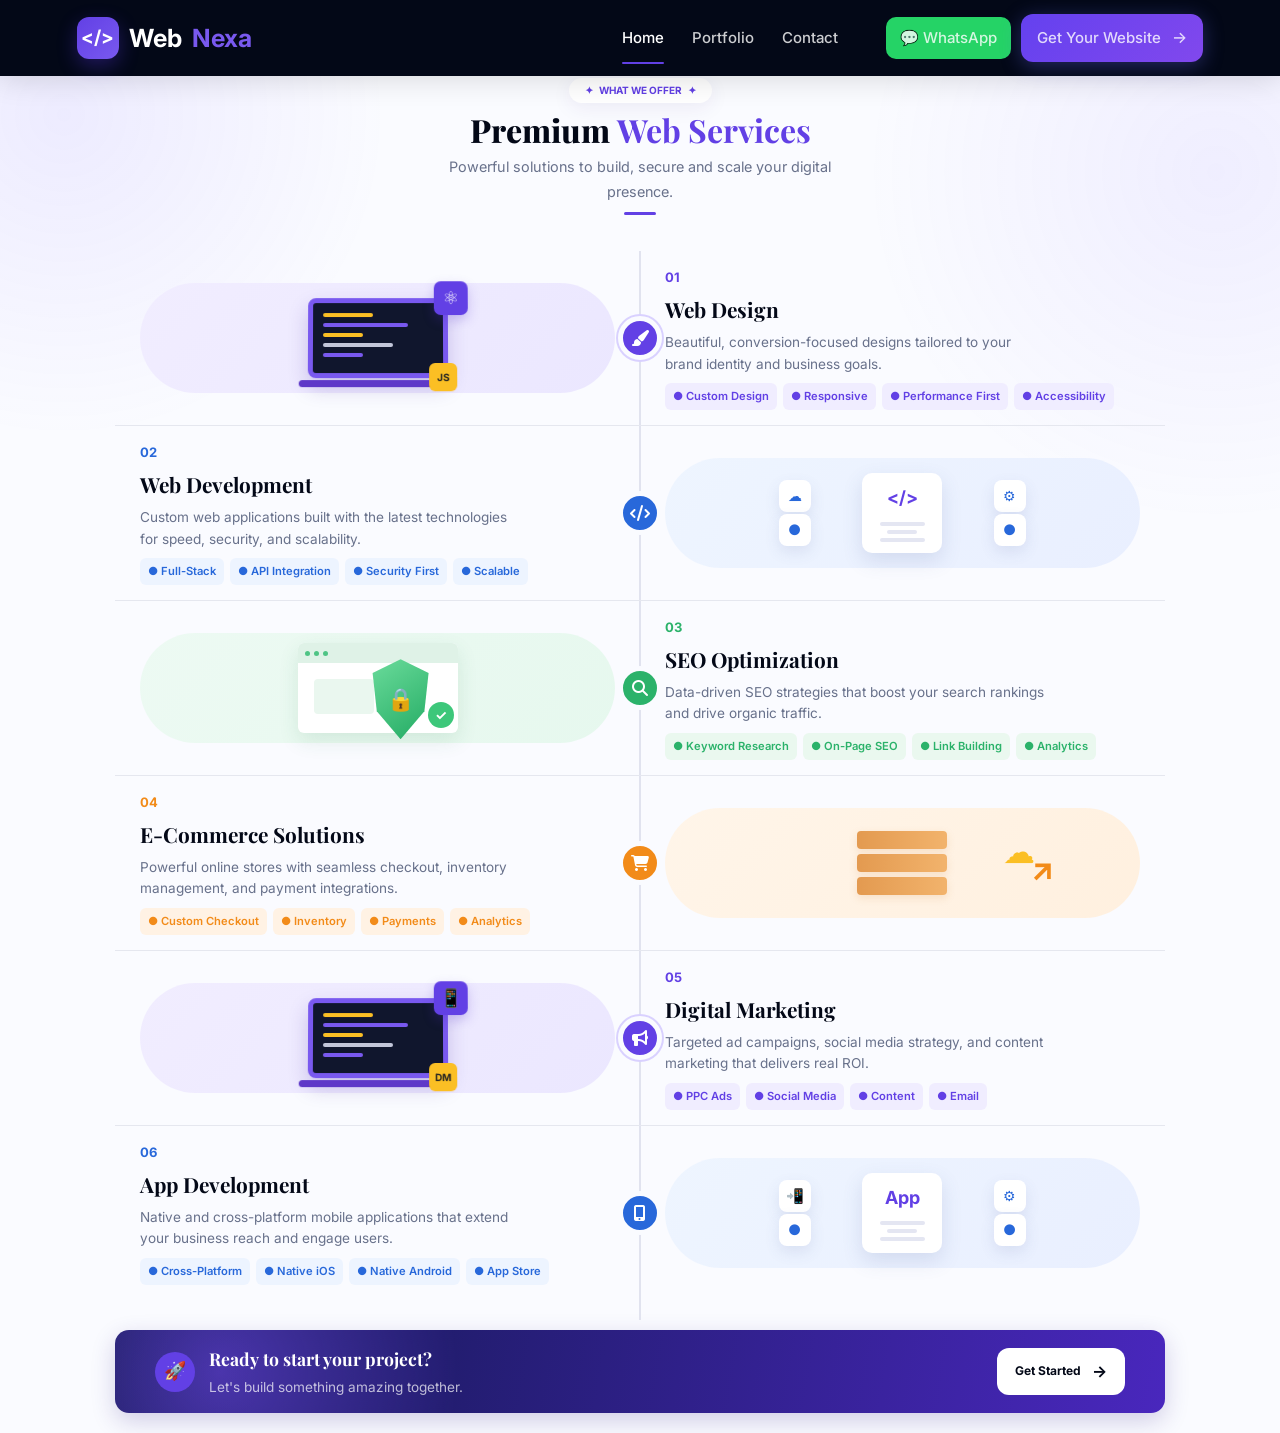
==== index.html @ 361fc999 "Add pricing page and resolve conflicts" ====
<!DOCTYPE html>
<html lang="en">
<head>
    <meta charset="UTF-8">
    <meta name="viewport" content="width=device-width, initial-scale=1.0">
    <title>WebNexa — Premium Web Design & Digital Services</title>
    <link rel="stylesheet" href="css/home.css">
    <link rel="preconnect" href="https://fonts.googleapis.com">
    <link rel="preconnect" href="https://fonts.gstatic.com" crossorigin>
    <link href="https://fonts.googleapis.com/css2?family=Playfair+Display:wght@400;500;600;700;800;900&family=Inter:wght@300;400;500;600;700&display=swap" rel="stylesheet">
    <link rel="stylesheet" href="https://cdnjs.cloudflare.com/ajax/libs/font-awesome/6.5.1/css/all.min.css">
</head>
<body>

<!-- ================= NAVBAR ================= -->
<header class="navbar">
    <a href="index.html" class="logo" aria-label="WebNexa Home">
        <div class="logo-icon">&lt;/&gt;</div>
        <span class="logo-white">Web</span><span class="logo-purple">Nexa</span>
    </a>

    <button class="mobile-toggle" id="mobileToggle" aria-label="Toggle menu" aria-expanded="false">
        <span></span>
        <span></span>
        <span></span>
    </button>

    <nav aria-label="Main navigation" id="mainNav">
        <a href="#home" class="active">Home</a>
        <a href="portfolio.html">Portfolio</a>
        <a href="#contact">Contact</a>
        
        <div class="nav-actions">
            <a href="https://wa.me/923008932525" class="whatsapp-btn" target="_blank" rel="noopener noreferrer">💬 WhatsApp</a>
            <a href="requirements.html" class="talk-btn">Get Your Website <span>→</span></a>
        </div>
    </nav>
</header>

<div class="mobile-bottom-bar">
    <a href="https://wa.me/923008932525" class="mobile-bar-btn whatsapp" target="_blank" rel="noopener noreferrer">💬 WhatsApp</a>
    <a href="requirements.html" class="mobile-bar-btn get-started">Get Started <span>→</span></a>
</div>

<!-- ================= HOME ================= -->
<main class="home" id="home">

    <!-- ================= HERO ================= -->
    <section class="hero-title">
        <div class="offer">
            <span>✦</span> WHAT WE OFFER <span>✦</span>
        </div>
        <h1>
            Premium <strong>Web Services</strong>
        </h1>
        <p>
            Powerful solutions to build, secure and scale your digital presence.
        </p>
        <div class="heading-line"></div>
    </section>

    <!-- ================= SERVICES TIMELINE ================= -->
    <section class="timeline" id="services">

        <!-- ===== 01 ===== -->
        <div class="service-row">
            <div class="visual purple-visual">
                <div class="laptop">
                    <div class="screen">
                        <div class="line yellow"></div>
                        <div class="line purple-line"></div>
                        <div class="line yellow small"></div>
                        <div class="line white-line"></div>
                        <div class="line purple-line small"></div>
                    </div>
                    <div class="laptop-base"></div>
                    <div class="react-icon">⚛</div>
                    <div class="js-icon">JS</div>
                </div>
            </div>
            <div class="service-text">
                <span class="number purple">01</span>
                <h2>Web Design</h2>
                <p>Beautiful, conversion-focused designs tailored to your brand identity and business goals.</p>
                <div class="tags">
                    <span>● Custom Design</span>
                    <span>● Responsive</span>
                    <span>● Performance First</span>
                    <span>● Accessibility</span>
                </div>
            </div>
            <div class="timeline-icon purple-icon"><i class="fas fa-paint-brush"></i></div>
        </div>

        <!-- ===== 02 ===== -->
        <div class="service-row reverse">
            <div class="service-text">
                <span class="number blue">02</span>
                <h2>Web Development</h2>
                <p>Custom web applications built with the latest technologies for speed, security, and scalability.</p>
                <div class="tags blue-tags">
                    <span>● Full-Stack</span>
                    <span>● API Integration</span>
                    <span>● Security First</span>
                    <span>● Scalable</span>
                </div>
            </div>
            <div class="visual blue-visual">
                <div class="api-card">
                    <div class="api-title">&lt;/&gt;</div>
                    <div class="api-line"></div>
                    <div class="api-line short"></div>
                    <div class="api-line"></div>
                </div>
                <div class="api-cloud cloud-one">☁</div>
                <div class="api-cloud cloud-two">●</div>
                <div class="api-cloud cloud-three">⚙</div>
                <div class="api-cloud cloud-four">●</div>
            </div>
            <div class="timeline-icon blue-icon"><i class="fas fa-code"></i></div>
        </div>

        <!-- ===== 03 ===== -->
        <div class="service-row">
            <div class="visual green-visual">
                <div class="security-window">
                    <div class="window-top">
                        <i></i>
                        <i></i>
                        <i></i>
                    </div>
                    <div class="window-content"></div>
                    <div class="shield">
                        <span>🔒</span>
                    </div>
                    <div class="check">✓</div>
                </div>
            </div>
            <div class="service-text">
                <span class="number green">03</span>
                <h2>SEO Optimization</h2>
                <p>Data-driven SEO strategies that boost your search rankings and drive organic traffic.</p>
                <div class="tags green-tags">
                    <span>● Keyword Research</span>
                    <span>● On-Page SEO</span>
                    <span>● Link Building</span>
                    <span>● Analytics</span>
                </div>
            </div>
            <div class="timeline-icon green-icon"><i class="fas fa-search"></i></div>
        </div>

        <!-- ===== 04 ===== -->
        <div class="service-row reverse">
            <div class="service-text">
                <span class="number orange">04</span>
                <h2>E-Commerce Solutions</h2>
                <p>Powerful online stores with seamless checkout, inventory management, and payment integrations.</p>
                <div class="tags orange-tags">
                    <span>● Custom Checkout</span>
                    <span>● Inventory</span>
                    <span>● Payments</span>
                    <span>● Analytics</span>
                </div>
            </div>
            <div class="visual orange-visual">
                <div class="server-box">
                    <div class="server"></div>
                    <div class="server"></div>
                    <div class="server"></div>
                </div>
                <div class="growth-arrow">↗</div>
                <div class="cloud">☁</div>
            </div>
            <div class="timeline-icon orange-icon"><i class="fas fa-shopping-cart"></i></div>
        </div>

        <!-- ===== 05 ===== -->
        <div class="service-row">
            <div class="visual purple-visual">
                <div class="laptop">
                    <div class="screen">
                        <div class="line yellow"></div>
                        <div class="line purple-line"></div>
                        <div class="line yellow small"></div>
                        <div class="line white-line"></div>
                        <div class="line purple-line small"></div>
                    </div>
                    <div class="laptop-base"></div>
                    <div class="react-icon">📱</div>
                    <div class="js-icon">DM</div>
                </div>
            </div>
            <div class="service-text">
                <span class="number purple">05</span>
                <h2>Digital Marketing</h2>
                <p>Targeted ad campaigns, social media strategy, and content marketing that delivers real ROI.</p>
                <div class="tags">
                    <span>● PPC Ads</span>
                    <span>● Social Media</span>
                    <span>● Content</span>
                    <span>● Email</span>
                </div>
            </div>
            <div class="timeline-icon purple-icon"><i class="fas fa-bullhorn"></i></div>
        </div>

        <!-- ===== 06 ===== -->
        <div class="service-row reverse">
            <div class="service-text">
                <span class="number blue">06</span>
                <h2>App Development</h2>
                <p>Native and cross-platform mobile applications that extend your business reach and engage users.</p>
                <div class="tags blue-tags">
                    <span>● Cross-Platform</span>
                    <span>● Native iOS</span>
                    <span>● Native Android</span>
                    <span>● App Store</span>
                </div>
            </div>
            <div class="visual blue-visual">
                <div class="api-card">
                    <div class="api-title">App</div>
                    <div class="api-line"></div>
                    <div class="api-line short"></div>
                    <div class="api-line"></div>
                </div>
                <div class="api-cloud cloud-one">📲</div>
                <div class="api-cloud cloud-two">●</div>
                <div class="api-cloud cloud-three">⚙</div>
                <div class="api-cloud cloud-four">●</div>
            </div>
            <div class="timeline-icon blue-icon"><i class="fas fa-mobile-alt"></i></div>
        </div>

    </section>

    <!-- ================= CTA ================= -->
    <section class="cta">
        <div class="cta-left">
            <div class="rocket">🚀</div>
            <div>
                <h3>Ready to start your project?</h3>
                <p>Let's build something amazing together.</p>
            </div>
        </div>
        <a href="requirements.html" class="talk-btn">
            Get Started <span>→</span>
        </a>
    </section>

</main>

<script>
    const mobileToggle = document.getElementById('mobileToggle');
    const mainNav = document.getElementById('mainNav');
    
    if (mobileToggle && mainNav) {
        mobileToggle.addEventListener('click', function() {
            const isOpen = mainNav.classList.toggle('open');
            mobileToggle.classList.toggle('active');
            mobileToggle.setAttribute('aria-expanded', String(isOpen));
            document.body.classList.toggle('menu-open', isOpen);
        });
        
        mainNav.querySelectorAll('a').forEach(function(link) {
            link.addEventListener('click', function() {
                mainNav.classList.remove('open');
                mobileToggle.classList.remove('active');
                mobileToggle.setAttribute('aria-expanded', 'false');
                document.body.classList.remove('menu-open');
            });
        });
        
        document.addEventListener('keydown', function(e) {
            if (e.key === 'Escape' && mainNav.classList.contains('open')) {
                mainNav.classList.remove('open');
                mobileToggle.classList.remove('active');
                mobileToggle.setAttribute('aria-expanded', 'false');
                document.body.classList.remove('menu-open');
            }
        });
    }
</script>

</body>
</html>
---- css/home.css ----
/* ================= RESET ================= */
* {
    margin: 0;
    padding: 0;
    box-sizing: border-box;
}

:root {
    --primary: #030817;
    --primary-light: #0f2847;
    --purple: #6240e5;
    --purple-light: #7959ef;
    --blue: #2868da;
    --blue-light: #48cae4;
    --green: #2bb26a;
    --green-light: #34d399;
    --orange: #f28b19;
    --orange-light: #fbbf24;
    --white: #ffffff;
    --off-white: #f8f9fa;
    --text: #10172d;
    --text-light: #68718b;
    --text-muted: #adb5bd;
    --bg: #f9faff;
    --card-bg: rgba(255, 255, 255, 0.85);
    --shadow: 0 8px 32px rgba(0, 0, 0, 0.08);
    --shadow-lg: 0 20px 60px rgba(0, 0, 0, 0.12);
    --radius: 16px;
    --radius-sm: 10px;
    --transition: all 0.3s cubic-bezier(0.4, 0, 0.2, 1);
    --font-heading: 'Playfair Display', Georgia, serif;
    --font-body: 'Inter', -apple-system, BlinkMacSystemFont, sans-serif;
}

html {
    scroll-behavior: smooth;
    scroll-padding-top: 76px;
}

body {
    font-family: var(--font-body);
    color: var(--text);
    background: var(--bg);
    line-height: 1.7;
    overflow-x: hidden;
    -webkit-font-smoothing: antialiased;
}

/* ================= NAVBAR ================= */
.navbar {
    position: fixed;
    top: 0;
    left: 0;
    right: 0;
    z-index: 1000;
    height: 76px;
    background: var(--primary);
    display: flex;
    align-items: center;
    justify-content: space-between;
    padding: 0 6%;
    box-shadow: 0 2px 30px rgba(0, 0, 0, 0.15);
}

.logo {
    display: flex;
    align-items: center;
    font-size: 25px;
    font-weight: 700;
    color: var(--white);
    text-decoration: none;
    gap: 10px;
}

.logo-icon {
    width: 42px;
    height: 42px;
    border-radius: 12px;
    display: flex;
    align-items: center;
    justify-content: center;
    color: var(--white);
    font-size: 19px;
    font-weight: 700;
    background: linear-gradient(135deg, var(--purple), var(--purple-light));
    box-shadow: 0 7px 20px rgba(100, 60, 255, 0.3);
}

.logo-white {
    color: var(--white);
}

.logo-purple {
    color: var(--purple-light);
}

.navbar nav {
    display: flex;
    align-items: center;
    gap: 28px;
    height: 100%;
}

.navbar nav a {
    position: relative;
    height: 100%;
    display: flex;
    align-items: center;
    color: rgba(255, 255, 255, 0.8);
    text-decoration: none;
    font-size: 15px;
    font-weight: 500;
    transition: var(--transition);
}

.navbar nav a:hover,
.navbar nav a.active {
    color: var(--white);
}

.navbar nav a.active::after {
    content: '';
    position: absolute;
    bottom: 12px;
    left: 0;
    width: 100%;
    height: 2px;
    background: var(--purple);
    border-radius: 2px;
}

.talk-btn {
    display: inline-flex;
    align-items: center;
    gap: 6px;
    border: none;
    padding: 10px 16px;
    border-radius: 12px;
    color: var(--white);
    background: linear-gradient(135deg, #6441ef, #8148ed);
    font-size: 13px;
    font-weight: 600;
    cursor: pointer;
    text-decoration: none;
    transition: var(--transition);
    box-shadow: 0 4px 20px rgba(99, 102, 241, 0.35);
}

.talk-btn:hover {
    transform: translateY(-2px);
    box-shadow: 0 8px 30px rgba(99, 102, 241, 0.5);
}

.talk-btn span {
    font-size: 16px;
    margin-left: 5px;
}

.mobile-toggle {
    display: none;
    flex-direction: column;
    justify-content: center;
    gap: 5px;
    width: 30px;
    height: 30px;
    background: none;
    border: none;
    cursor: pointer;
    padding: 0;
    z-index: 1001;
}

.mobile-toggle span {
    display: block;
    width: 100%;
    height: 2px;
    background: var(--white);
    border-radius: 2px;
    transition: var(--transition);
}

.mobile-toggle.active span:nth-child(1) {
    transform: rotate(45deg) translate(5px, 5px);
}

.mobile-toggle.active span:nth-child(2) {
    opacity: 0;
}

.mobile-toggle.active span:nth-child(3) {
    transform: rotate(-45deg) translate(5px, -5px);
}

.nav-actions {
    display: flex;
    align-items: center;
    gap: 10px;
    margin-left: 20px;
}

.whatsapp-btn {
    display: inline-flex;
    align-items: center;
    gap: 5px;
    padding: 8px 14px;
    border-radius: 10px;
    color: var(--white);
    background: #25D366;
    font-size: 13px;
    font-weight: 600;
    text-decoration: none;
    transition: var(--transition);
}

.whatsapp-btn:hover {
    background: #1ebc57;
    transform: translateY(-2px);
}

/* ================= HOME / HERO ================= */
.home {
    min-height: calc(100vh - 76px);
    padding: 15px 9% 20px;
    background:
        radial-gradient(circle at 5% 8%, rgba(110, 80, 255, .09), transparent 18%),
        radial-gradient(circle at 95% 12%, rgba(120, 90, 255, .08), transparent 20%),
        #fafbff;
}

/* ================= HERO TITLE ================= */
.hero-title {
    text-align: center;
    margin-bottom: 16px;
    padding: 60px 0 20px;
}

.offer {
    display: inline-block;
    padding: 4px 12px;
    border-radius: 20px;
    background: var(--white);
    color: var(--purple);
    font-size: 10px;
    font-weight: bold;
    box-shadow: 0 5px 20px rgba(50, 30, 130, .07);
    margin-bottom: 8px;
}

.offer span {
    margin: 0 4px;
}

.hero-title h1 {
    font-family: var(--font-heading);
    font-size: clamp(1.4rem, 3vw, 2rem);
    font-weight: 800;
    color: var(--primary);
    line-height: 1.2;
    margin-bottom: 6px;
}

.hero-title h1 strong {
    color: var(--purple);
}

.hero-title p {
    color: var(--text-light);
    font-size: 0.9rem;
    max-width: 450px;
    margin: 0 auto;
}

.heading-line {
    width: 32px;
    height: 3px;
    background: var(--purple);
    margin: 8px auto 0;
    border-radius: 10px;
}

/* ================= TIMELINE ================= */
.timeline {
    max-width: 1080px;
    margin: auto;
    position: relative;
    padding-bottom: 20px;
}

.timeline::before {
    content: '';
    position: absolute;
    top: 0;
    bottom: 0;
    left: 50%;
    width: 2px;
    background: #e1e3ef;
    transform: translateX(-50%);
}

/* ================= SERVICE ROW ================= */
.service-row {
    min-height: 120px;
    display: grid;
    grid-template-columns: 1fr 1fr;
    align-items: center;
    position: relative;
    border-bottom: 1px solid #e5e7ef;
}

.service-row:last-child {
    border-bottom: none;
}

/* ================= VISUAL SIDE ================= */
.visual {
    height: 110px;
    display: flex;
    align-items: center;
    justify-content: center;
    position: relative;
    margin: 6px 25px;
    border-radius: 60px;
}

.purple-visual {
    background: linear-gradient(135deg, #f1edff, #ebe7ff);
}

.blue-visual {
    background: linear-gradient(135deg, #eef5ff, #e9efff);
}

.green-visual {
    background: linear-gradient(135deg, #edfaf3, #e6f8ee);
}

.orange-visual {
    background: linear-gradient(135deg, #fff5e9, #fff0df);
}

/* ================= SERVICE TEXT ================= */
.service-text {
    padding: 15px 25px;
}

.number {
    display: block;
    font-size: 13px;
    font-weight: bold;
    margin-bottom: 4px;
}

.purple {
    color: var(--purple);
}

.blue {
    color: var(--blue);
}

.green {
    color: var(--green);
}

.orange {
    color: var(--orange);
}

.service-text h2 {
    font-family: var(--font-heading);
    font-size: clamp(1.1rem, 2vw, 1.3rem);
    font-weight: 700;
    color: var(--primary);
    margin-bottom: 4px;
}

.service-text p {
    max-width: 380px;
    color: var(--text-light);
    font-size: 0.85rem;
    line-height: 1.6;
    margin-bottom: 8px;
}

/* ================= TAGS ================= */
.tags {
    display: flex;
    flex-wrap: wrap;
    gap: 6px;
}

.tags span {
    padding: 4px 8px;
    border-radius: 6px;
    background: #f0edff;
    color: var(--purple);
    font-size: 0.7rem;
    font-weight: 600;
}

.blue-tags span {
    background: #edf4ff;
    color: var(--blue);
}

.green-tags span {
    background: #eaf8ef;
    color: var(--green);
}

.orange-tags span {
    background: #fff2e4;
    color: var(--orange);
}

/* ================= CENTER ICONS ================= */
.timeline-icon {
    position: absolute;
    left: 50%;
    top: 50%;
    transform: translate(-50%, -50%);
    width: 44px;
    height: 44px;
    border-radius: 50%;
    display: flex;
    align-items: center;
    justify-content: center;
    color: var(--white);
    font-size: 16px;
    border: 5px solid #fafbff;
    z-index: 5;
}

.purple-icon {
    background: var(--purple);
    box-shadow: 0 0 0 2px #d9d1ff;
}

.blue-icon {
    background: var(--blue);
}

.green-icon {
    background: var(--green);
}

.orange-icon {
    background: var(--orange);
}

/* ================= LAPTOP ILLUSTRATION ================= */
.laptop {
    width: 140px;
    height: 80px;
    position: relative;
    background: #10162d;
    border: 5px solid var(--purple-light);
    border-radius: 8px;
    transform: perspective(500px) rotateX(2deg);
    box-shadow: 0 10px 20px rgba(65, 40, 150, 0.22);
}

.screen {
    padding: 10px;
}

.line {
    height: 4px;
    margin-bottom: 6px;
    border-radius: 4px;
    background: var(--orange-light);
}

.line.yellow {
    width: 50px;
}

.line.purple-line {
    width: 85px;
    background: var(--purple-light);
}

.line.white-line {
    width: 70px;
    background: #c2c6d9;
}

.line.small {
    width: 40px;
}

.laptop-base {
    position: absolute;
    width: 155px;
    height: 7px;
    left: -14px;
    bottom: -14px;
    background: #5e38c8;
    border-radius: 6px;
}

.react-icon {
    position: absolute;
    right: -25px;
    top: -22px;
    width: 34px;
    height: 34px;
    display: flex;
    align-items: center;
    justify-content: center;
    border-radius: 7px;
    background: var(--purple);
    color: var(--white);
    font-size: 18px;
    box-shadow: 0 5px 12px rgba(80, 45, 200, 0.25);
}

.js-icon {
    position: absolute;
    right: -14px;
    bottom: -18px;
    width: 28px;
    height: 28px;
    display: flex;
    align-items: center;
    justify-content: center;
    background: var(--orange-light);
    color: #222;
    font-weight: bold;
    border-radius: 6px;
    font-size: 10px;
}

/* ================= API ILLUSTRATION ================= */
.api-card {
    width: 80px;
    height: 80px;
    background: var(--white);
    border-radius: 10px;
    display: flex;
    flex-direction: column;
    justify-content: center;
    align-items: center;
    box-shadow: 0 8px 20px rgba(70, 90, 150, 0.15);
    z-index: 2;
}

.api-title {
    font-size: 18px;
    font-weight: bold;
    color: var(--purple);
    margin-bottom: 6px;
}

.api-line {
    width: 45px;
    height: 4px;
    background: #e4e6f2;
    border-radius: 4px;
    margin: 2px;
}

.api-line.short {
    width: 30px;
}

.api-cloud {
    position: absolute;
    width: 32px;
    height: 32px;
    display: flex;
    align-items: center;
    justify-content: center;
    background: var(--white);
    border-radius: 8px;
    color: var(--blue);
    box-shadow: 0 6px 15px rgba(70, 90, 150, 0.12);
    z-index: 3;
    font-size: 0.9rem;
}

.cloud-one {
    left: 24%;
    top: 20%;
}

.cloud-two {
    left: 24%;
    bottom: 20%;
}

.cloud-three {
    right: 24%;
    top: 20%;
}

.cloud-four {
    right: 24%;
    bottom: 20%;
}

/* ================= SECURITY ILLUSTRATION ================= */
.security-window {
    width: 160px;
    height: 90px;
    position: relative;
    background: var(--white);
    border-radius: 6px;
    box-shadow: 0 8px 20px rgba(40, 120, 75, 0.12);
}

.window-top {
    height: 20px;
    background: #dff2e7;
    border-radius: 6px 6px 0 0;
    display: flex;
    align-items: center;
    gap: 4px;
    padding-left: 7px;
}

.window-top i {
    width: 5px;
    height: 5px;
    border-radius: 50%;
    background: #4fc485;
}

.window-content {
    width: 60px;
    height: 35px;
    margin: 16px;
    border-radius: 4px;
    background: #eaf7ef;
}

.shield {
    position: absolute;
    width: 70px;
    height: 80px;
    right: 22px;
    top: 16px;
    background: linear-gradient(145deg, #6ddd9d, #20a961);
    clip-path: polygon(50% 0%, 90% 17%, 84% 65%, 50% 100%, 16% 65%, 10% 17%);
    display: flex;
    align-items: center;
    justify-content: center;
    font-size: 22px;
    box-shadow: 0 8px 20px rgba(30, 170, 100, 0.2);
}

.check {
    position: absolute;
    right: 4px;
    bottom: 5px;
    width: 26px;
    height: 26px;
    border-radius: 50%;
    display: flex;
    align-items: center;
    justify-content: center;
    background: #3dc77a;
    color: var(--white);
    font-weight: bold;
    font-size: 0.85rem;
}

/* ================= SERVER ILLUSTRATION ================= */
.server-box {
    display: flex;
    flex-direction: column;
    gap: 5px;
    width: 90px;
}

.server {
    height: 18px;
    border-radius: 4px;
    background: linear-gradient(90deg, #e39a50, #f2b36c);
    box-shadow: 0 3px 8px rgba(200, 120, 40, 0.15);
}

.growth-arrow {
    position: absolute;
    right: 18%;
    bottom: 20%;
    font-size: 32px;
    color: var(--orange);
    font-weight: bold;
}

.cloud {
    position: absolute;
    top: 15%;
    right: 22%;
    font-size: 32px;
    color: var(--orange-light);
}

/* ================= CTA ================= */
.cta {
    max-width: 1080px;
    min-height: 70px;
    margin: 10px auto 0;
    padding: 14px 40px;
    border-radius: 14px;
    display: flex;
    align-items: center;
    justify-content: space-between;
    color: var(--white);
    background:
        radial-gradient(circle at 10% 50%, rgba(125, 80, 255, 0.5), transparent 25%),
        linear-gradient(100deg, #11184d, #4927bd);
    box-shadow: 0 8px 25px rgba(45, 25, 130, 0.2);
}

.cta-left {
    display: flex;
    align-items: center;
    gap: 14px;
}

.rocket {
    width: 40px;
    height: 40px;
    border-radius: 50%;
    display: flex;
    align-items: center;
    justify-content: center;
    background: var(--purple);
    font-size: 18px;
}

.cta h3 {
    font-family: var(--font-heading);
    font-size: 1.1rem;
    margin-bottom: 2px;
}

.cta p {
    font-size: 0.85rem;
    color: rgba(255, 255, 255, 0.7);
}

.cta .talk-btn {
    background: var(--white);
    color: var(--primary);
    font-weight: bold;
    box-shadow: none;
    padding: 10px 18px;
    font-size: 12px;
}

.cta .talk-btn:hover {
    transform: translateY(-2px);
    box-shadow: 0 6px 20px rgba(0, 0, 0, 0.15);
}

/* ================= FOOTER ================= */
.footer {
    background: var(--primary);
    color: rgba(255, 255, 255, 0.7);
    padding: 40px 0 0;
    margin-top: 40px;
}

.footer-grid {
    max-width: 1200px;
    margin: 0 auto;
    padding: 0 24px;
    display: grid;
    grid-template-columns: 1fr;
    gap: 24px;
    padding-bottom: 32px;
}

.footer-brand .logo {
    margin-bottom: 10px;
}

.footer-desc {
    font-size: 0.85rem;
    line-height: 1.6;
    margin-bottom: 12px;
}

.footer-social {
    display: flex;
    gap: 8px;
}

.footer-social a {
    width: 32px;
    height: 32px;
    border-radius: 50%;
    background: rgba(255, 255, 255, 0.08);
    display: flex;
    align-items: center;
    justify-content: center;
    color: rgba(255, 255, 255, 0.6);
    transition: var(--transition);
    text-decoration: none;
    font-size: 0.85rem;
}

.footer-social a:hover {
    background: var(--purple);
    color: var(--white);
    transform: translateY(-2px);
}

.footer-links h4,
.footer-contact h4 {
    color: var(--white);
    font-size: 0.95rem;
    margin-bottom: 14px;
    font-family: var(--font-body);
    font-weight: 600;
}

.footer-links ul {
    list-style: none;
}

.footer-links li {
    margin-bottom: 6px;
}

.footer-links a {
    font-size: 0.85rem;
    color: rgba(255, 255, 255, 0.7);
    text-decoration: none;
    transition: var(--transition);
}

.footer-links a:hover {
    color: var(--purple);
    padding-left: 4px;
}

.contact-item {
    display: flex;
    align-items: flex-start;
    gap: 8px;
    margin-bottom: 10px;
    font-size: 0.85rem;
}

.contact-item i {
    color: var(--purple);
    margin-top: 3px;
    flex-shrink: 0;
    font-size: 0.8rem;
}

.footer-bottom {
    max-width: 1200px;
    margin: 0 auto;
    padding: 14px 24px;
    border-top: 1px solid rgba(255, 255, 255, 0.08);
    display: flex;
    justify-content: space-between;
    align-items: center;
    font-size: 0.8rem;
}

.footer-bottom-links {
    display: flex;
    gap: 16px;
}

.footer-bottom-links a {
    color: rgba(255, 255, 255, 0.7);
    text-decoration: none;
    transition: var(--transition);
}

.footer-bottom-links a:hover {
    color: var(--purple);
}

.mobile-bottom-bar {
    display: none;
    position: fixed;
    bottom: 0;
    left: 0;
    right: 0;
    background: var(--primary);
    padding: 8px 16px;
    gap: 8px;
    z-index: 999;
    box-shadow: 0 -2px 20px rgba(0, 0, 0, 0.15);
}

.mobile-bar-btn {
    flex: 1;
    display: inline-flex;
    align-items: center;
    justify-content: center;
    gap: 5px;
    padding: 10px;
    border-radius: 10px;
    color: var(--white);
    font-size: 13px;
    font-weight: 600;
    text-decoration: none;
    transition: var(--transition);
}

.mobile-bar-btn.whatsapp {
    background: #25D366;
}

.mobile-bar-btn.get-started {
    background: linear-gradient(135deg, #6441ef, #8148ed);
}

/* ================= HOVER EFFECTS ================= */
.navbar nav a:hover {
    color: var(--purple-light);
}

.visual {
    transition: .3s ease;
}

.visual:hover {
    transform: translateY(-4px);
}

/* ================= RESPONSIVE - MOBILE FIRST ================= */
@media (max-width: 950px) {
    .navbar {
        padding: 0 25px;
    }

    .navbar nav {
        position: absolute;
        top: 76px;
        left: 0;
        right: 0;
        background: var(--primary);
        flex-direction: column;
        align-items: stretch;
        padding: 20px 25px;
        gap: 0;
        height: auto;
        display: none;
        box-shadow: 0 10px 30px rgba(0, 0, 0, 0.2);
    }

    .navbar nav.open {
        display: flex;
    }

    .navbar nav a {
        width: 100%;
        height: auto;
        padding: 14px 0;
        border-bottom: 1px solid rgba(255, 255, 255, 0.08);
    }

    .navbar nav a:last-of-type {
        border-bottom: none;
    }

    .navbar nav a.active::after {
        display: none;
    }

    .nav-actions {
        display: none;
    }

    .mobile-toggle {
        display: flex;
    }

    .home {
        padding: 30px 25px;
    }

    .timeline::before {
        display: none;
    }

    .service-row {
        display: flex;
        flex-direction: column;
        padding: 30px 0;
    }

    .service-text {
        width: 100%;
        text-align: center;
        padding: 20px;
    }

    .service-text p {
        margin-left: auto;
        margin-right: auto;
    }

    .visual {
        width: 80%;
    }

    .timeline-icon {
        display: none;
    }

    .tags {
        justify-content: center;
    }

    .cta {
        flex-direction: column;
        gap: 20px;
        text-align: center;
        padding: 30px;
    }

    .cta-left {
        flex-direction: column;
    }
}

@media (max-width: 650px) {
    .logo {
        font-size: 21px;
    }

    .home {
        padding: 25px 15px;
    }

    .hero-title h1 {
        font-size: 28px;
    }

    .hero-title p {
        font-size: 14px;
    }

    .visual {
        width: 100%;
        height: 150px;
    }

    .service-text h2 {
        font-size: 21px;
    }

    .cta .talk-btn {
        width: 100%;
        justify-content: center;
    }

    .footer-bottom {
        flex-direction: column;
        gap: 12px;
        text-align: center;
    }

    .mobile-bottom-bar {
        display: flex;
    }

    body {
        padding-bottom: 80px;
    }
}

/* ================= ANIMATIONS ================= */
@keyframes fadeInUp {
    from {
        opacity: 0;
        transform: translateY(30px);
    }
    to {
        opacity: 1;
        transform: translateY(0);
    }
}

.hero-title {
    animation: fadeInUp 1s ease-out;
}

.service-row {
    opacity: 0;
    transform: translateY(30px);
    animation: fadeInUp 0.8s ease-out forwards;
}

.service-row:nth-child(2) {
    animation-delay: 0.2s;
}

.service-row:nth-child(3) {
    animation-delay: 0.4s;
}

.service-row:nth-child(4) {
    animation-delay: 0.6s;
}

.service-row:nth-child(5) {
    animation-delay: 0.8s;
}

.service-row:nth-child(6) {
    animation-delay: 1s;
}

/* ================= PRICING ================= */
.pricing-section {
    max-width: 1200px;
    margin: 0 auto 40px;
    padding: 0 20px;
}

.pricing-grid {
    display: grid;
    grid-template-columns: repeat(4, 1fr);
    gap: 24px;
    align-items: stretch;
}

.pricing-card {
    background: var(--white);
    border-radius: var(--radius);
    padding: 32px 24px;
    box-shadow: var(--shadow);
    border: 1px solid rgba(0, 0, 0, 0.04);
    transition: var(--transition);
    position: relative;
    display: flex;
    flex-direction: column;
}

.pricing-card:hover {
    transform: translateY(-6px);
    box-shadow: var(--shadow-lg);
}

.pricing-card.popular {
    border: 2px solid var(--purple);
    transform: scale(1.02);
}

.pricing-card.popular:hover {
    transform: scale(1.02) translateY(-6px);
}

.popular-badge {
    position: absolute;
    top: -12px;
    left: 50%;
    transform: translateX(-50%);
    background: linear-gradient(135deg, var(--purple), var(--blue));
    color: var(--white);
    padding: 4px 16px;
    border-radius: 50px;
    font-size: 0.75rem;
    font-weight: 600;
    white-space: nowrap;
}

.pricing-header {
    text-align: center;
    margin-bottom: 24px;
}

.pricing-icon {
    width: 56px;
    height: 56px;
    border-radius: 16px;
    display: flex;
    align-items: center;
    justify-content: center;
    margin: 0 auto 16px;
    font-size: 22px;
    color: var(--white);
    background: linear-gradient(135deg, var(--purple), var(--blue));
    box-shadow: 0 8px 20px rgba(99, 102, 241, 0.3);
}

.pricing-header h3 {
    font-family: var(--font-heading);
    font-size: 1.3rem;
    font-weight: 700;
    color: var(--primary);
    margin-bottom: 8px;
}

.pricing-header p {
    color: var(--text-light);
    font-size: 0.85rem;
    line-height: 1.5;
}

.pricing-price {
    text-align: center;
    margin-bottom: 24px;
    padding-bottom: 24px;
    border-bottom: 1px solid #e5e7ef;
}

.pricing-price .currency {
    font-size: 1.2rem;
    font-weight: 600;
    color: var(--text);
    vertical-align: top;
}

.pricing-price .amount {
    font-size: 2.8rem;
    font-weight: 800;
    color: var(--primary);
    line-height: 1;
}

.pricing-price .period {
    font-size: 0.85rem;
    color: var(--text-muted);
    display: block;
    margin-top: 4px;
}

.pricing-features {
    list-style: none;
    margin-bottom: 24px;
    flex-grow: 1;
}

.pricing-features li {
    display: flex;
    align-items: center;
    gap: 10px;
    padding: 8px 0;
    font-size: 0.85rem;
    color: var(--text);
}

.pricing-features li i {
    font-size: 0.75rem;
    width: 16px;
    text-align: center;
    color: var(--green);
}

.pricing-features li i.fa-times {
    color: var(--text-muted);
}

.pricing-features .disabled {
    color: var(--text-muted);
    text-decoration: line-through;
}

.pricing-btn {
    display: inline-flex;
    align-items: center;
    justify-content: center;
    gap: 8px;
    width: 100%;
    padding: 12px 20px;
    border-radius: 12px;
    background: var(--bg);
    color: var(--text);
    font-size: 0.85rem;
    font-weight: 600;
    text-decoration: none;
    transition: var(--transition);
    border: 2px solid transparent;
}

.pricing-btn:hover {
    background: var(--primary);
    color: var(--white);
    transform: translateY(-2px);
}

.pricing-btn.primary {
    background: linear-gradient(135deg, var(--purple), var(--blue));
    color: var(--white);
    box-shadow: 0 4px 20px rgba(99, 102, 241, 0.35);
}

.pricing-btn.primary:hover {
    transform: translateY(-2px);
    box-shadow: 0 8px 30px rgba(99, 102, 241, 0.5);
}

.pricing-btn span {
    margin-left: 4px;
}

/* ================= RESPONSIVE - PRICING ================= */
@media (max-width: 1024px) {
    .pricing-grid {
        grid-template-columns: repeat(2, 1fr);
    }
}

@media (max-width: 768px) {
    .pricing-grid {
        grid-template-columns: 1fr;
        max-width: 420px;
        margin: 0 auto;
    }

    .pricing-card.popular {
        transform: none;
    }

    .pricing-card.popular:hover {
        transform: translateY(-6px);
    }
}

/* ================= ANIMATIONS ================= */
.pricing-card {
    opacity: 0;
    transform: translateY(30px);
    animation: fadeInUp 0.8s ease-out forwards;
}

.pricing-card:nth-child(1) { animation-delay: 0.1s; }
.pricing-card:nth-child(2) { animation-delay: 0.2s; }
.pricing-card:nth-child(3) { animation-delay: 0.3s; }
.pricing-card:nth-child(4) { animation-delay: 0.4s; }

/* ================= PORTFOLIO PAGE ================= */
.portfolio-page {
    min-height: calc(100vh - 76px);
    padding: 15px 9% 20px;
    background:
        radial-gradient(circle at 5% 8%, rgba(110, 80, 255, .09), transparent 18%),
        radial-gradient(circle at 95% 12%, rgba(120, 90, 255, .08), transparent 20%),
        #fafbff;
}

.portfolio-hero {
    text-align: center;
    margin-bottom: 16px;
    padding: 60px 0 20px;
}

.portfolio-hero h1 {
    font-family: var(--font-heading);
    font-size: clamp(1.4rem, 3vw, 2rem);
    font-weight: 800;
    color: var(--primary);
    line-height: 1.2;
    margin-bottom: 6px;
}

.portfolio-hero h1 strong {
    color: var(--purple);
}

.portfolio-hero p {
    color: var(--text-light);
    font-size: 0.9rem;
    max-width: 450px;
    margin: 0 auto;
}

.portfolio-section {
    max-width: 1080px;
    margin: auto;
    padding-bottom: 20px;
}

.portfolio-grid {
    display: grid;
    grid-template-columns: 1fr;
    gap: 24px;
}

.portfolio-card {
    background: var(--white);
    border-radius: var(--radius);
    overflow: hidden;
    box-shadow: var(--shadow);
    border: 1px solid rgba(0, 0, 0, 0.04);
    transition: var(--transition);
}

.portfolio-card:hover {
    transform: translateY(-6px);
    box-shadow: var(--shadow-lg);
}

.portfolio-image {
    height: 220px;
    overflow: hidden;
    position: relative;
}

.portfolio-image .site-homepage {
    height: 100%;
    transform: scale(1.02);
    transition: transform 0.4s ease;
}

.portfolio-card:hover .portfolio-image .site-homepage {
    transform: scale(1.05);
}

.business-mockup .site-hero {
    background: linear-gradient(135deg, #1e3a5f 0%, #0f172a 100%);
}

.ecommerce-mockup .site-hero {
    background: linear-gradient(135deg, #fdf2f8 0%, #fce7f3 100%);
}

.portfolio-mockup .site-hero {
    background: linear-gradient(135deg, #f8fafc 0%, #e2e8f0 100%);
}

.news-mockup .site-hero {
    background: linear-gradient(135deg, #f8fafc 0%, #e2e8f0 100%);
}

.store-mockup .site-hero {
    background: linear-gradient(135deg, #fdf2f8 0%, #fce7f3 100%);
}

.carpart-mockup .site-hero {
    background: linear-gradient(135deg, #1e3a5f 0%, #0f172a 100%);
}

.ecommerce-mockup .site-hero-title,
.ecommerce-mockup .site-hero-sub,
.ecommerce-mockup .site-hero-tag {
    background: #1e293b;
}

.portfolio-mockup .site-hero-title,
.portfolio-mockup .site-hero-sub,
.portfolio-mockup .site-hero-tag {
    background: #1e293b;
}

.news-mockup .site-hero-title,
.news-mockup .site-hero-sub,
.news-mockup .site-hero-tag {
    background: #1e293b;
}

.store-mockup .site-hero-title,
.store-mockup .site-hero-sub,
.store-mockup .site-hero-tag {
    background: #1e293b;
}

.carpart-mockup .site-btn.primary {
    background: #f59e0b;
}

.ecommerce-mockup .site-btn.primary {
    background: #ec4899;
}

.portfolio-mockup .site-btn.primary {
    background: #6366f1;
}

.news-mockup .site-btn.primary {
    background: #6366f1;
}

.store-mockup .site-btn.primary {
    background: #ec4899;
}

.carpart-mockup .site-card-icon {
    background: #fef3c7;
}

.ecommerce-mockup .site-card-icon {
    background: #fce7f3;
}

.portfolio-mockup .site-card-icon {
    background: #e0e7ff;
}

.news-mockup .site-card-icon {
    background: #e0e7ff;
}

.store-mockup .site-card-icon {
    background: #fce7f3;
}

.ecommerce-mockup .site-grid-3,
.portfolio-mockup .site-grid-3,
.news-mockup .site-grid-3 {
    background: #ffffff;
}

.store-mockup .site-grid-3 {
    background: #ffffff;
}

.business-mockup .site-grid-3,
.carpart-mockup .site-grid-3 {
    background: #f8fafc;
}

.portfolio-info {
    padding: 20px 24px 24px;
}

.portfolio-info h3 {
    font-family: var(--font-heading);
    font-size: 1.2rem;
    font-weight: 700;
    color: var(--primary);
    margin-bottom: 8px;
}

.portfolio-info p {
    color: var(--text-light);
    font-size: 0.9rem;
    line-height: 1.6;
    margin-bottom: 12px;
}

.portfolio-category {
    display: inline-block;
    padding: 4px 12px;
    border-radius: 50px;
    background: rgba(99, 102, 241, 0.08);
    color: var(--purple);
    font-size: 0.75rem;
    font-weight: 600;
    margin-bottom: 14px;
}

.portfolio-link-btn {
    display: inline-flex;
    align-items: center;
    gap: 6px;
    color: var(--purple);
    font-size: 0.85rem;
    font-weight: 600;
    text-decoration: none;
    transition: var(--transition);
}

.portfolio-link-btn:hover {
    color: var(--primary);
    gap: 10px;
}

.view-all-wrapper {
    text-align: center;
    margin-top: 40px;
}

.view-all-btn {
    display: inline-flex;
    align-items: center;
    gap: 8px;
    padding: 14px 32px;
    border-radius: 50px;
    background: linear-gradient(135deg, var(--purple), var(--blue));
    color: var(--white);
    font-size: 0.85rem;
    font-weight: 600;
    text-decoration: none;
    transition: var(--transition);
    box-shadow: 0 4px 20px rgba(99, 102, 241, 0.35);
}

.view-all-btn:hover {
    transform: translateY(-2px);
    box-shadow: 0 8px 30px rgba(99, 102, 241, 0.5);
}

/* ================= RESPONSIVE - PORTFOLIO ================= */
@media (max-width: 950px) {
    .portfolio-page {
        padding: 30px 25px;
    }

    .portfolio-image {
        height: 180px;
    }
}

@media (max-width: 650px) {
    .portfolio-page {
        padding: 25px 15px;
    }

    .portfolio-image {
        height: 160px;
    }

    .portfolio-info {
        padding: 16px 18px 20px;
    }

    .view-all-btn {
        width: 100%;
        justify-content: center;
    }
}

@media (min-width: 768px) {
    .portfolio-grid {
        grid-template-columns: repeat(2, 1fr);
    }
}

@media (min-width: 1024px) {
    .portfolio-grid {
        grid-template-columns: repeat(3, 1fr);
    }
}

/* ================= ANIMATIONS ================= */
.portfolio-card {
    opacity: 0;
    transform: translateY(30px);
    animation: fadeInUp 0.8s ease-out forwards;
}

.portfolio-card:nth-child(1) { animation-delay: 0.1s; }
.portfolio-card:nth-child(2) { animation-delay: 0.2s; }
.portfolio-card:nth-child(3) { animation-delay: 0.3s; }
.portfolio-card:nth-child(4) { animation-delay: 0.4s; }
.portfolio-card:nth-child(5) { animation-delay: 0.5s; }
.portfolio-card:nth-child(6) { animation-delay: 0.6s; }
.portfolio-card:nth-child(7) { animation-delay: 0.7s; }
.portfolio-card:nth-child(8) { animation-delay: 0.8s; }

/* ================= UTILITIES ================= */
.text-gradient {
    background: linear-gradient(135deg, var(--purple), var(--orange));
    -webkit-background-clip: text;
    -webkit-text-fill-color: transparent;
    background-clip: text;
}

.container {
    max-width: 1200px;
    margin: 0 auto;
    padding: 0 24px;
}

.section-header {
    text-align: center;
    max-width: 700px;
    margin: 0 auto 60px;
}

.section-tag {
    display: inline-block;
    font-family: var(--font-body);
    font-size: 0.8rem;
    font-weight: 600;
    text-transform: uppercase;
    letter-spacing: 3px;
    color: var(--purple);
    margin-bottom: 12px;
    padding: 4px 16px;
    background: rgba(99, 102, 241, 0.08);
    border-radius: 50px;
}

.section-title {
    font-size: clamp(2rem, 4vw, 3rem);
    margin-bottom: 16px;
    color: var(--primary);
}

.section-desc {
    color: var(--text-light);
    font-size: 1.05rem;
    max-width: 600px;
    margin: 0 auto;
}

/* ================= BUTTONS ================= */
.btn {
    display: inline-flex;
    align-items: center;
    gap: 8px;
    padding: 14px 32px;
    border-radius: 50px;
    font-family: var(--font-body);
    font-size: 0.95rem;
    font-weight: 600;
    cursor: pointer;
    border: 2px solid transparent;
    transition: var(--transition);
    text-transform: uppercase;
    letter-spacing: 0.5px;
    font-size: 0.85rem;
    min-height: 44px;
    text-decoration: none;
}

.btn-primary {
    background: linear-gradient(135deg, var(--purple), var(--blue));
    color: var(--white);
    box-shadow: 0 4px 20px rgba(99, 102, 241, 0.35);
}

.btn-primary:hover {
    transform: translateY(-2px);
    box-shadow: 0 8px 30px rgba(99, 102, 241, 0.5);
}

.btn-outline {
    background: transparent;
    color: var(--white);
    border-color: rgba(255, 255, 255, 0.5);
}

.btn-outline:hover {
    background: rgba(255, 255, 255, 0.1);
    border-color: var(--white);
    transform: translateY(-2px);
}

.btn-sm {
    padding: 10px 24px;
    font-size: 0.8rem;
}

.btn-block {
    width: 100%;
    justify-content: center;
}

/* ================= SERVICES PAGE ================= */
.services-page {
    min-height: calc(100vh - 76px);
    padding: 15px 9% 20px;
    background:
        radial-gradient(circle at 5% 8%, rgba(110, 80, 255, .09), transparent 18%),
        radial-gradient(circle at 95% 12%, rgba(120, 90, 255, .08), transparent 20%),
        #fafbff;
}

.services-section {
    max-width: 1080px;
    margin: auto;
    padding-bottom: 20px;
}

.services-grid {
    display: grid;
    grid-template-columns: repeat(2, 1fr);
    gap: 24px;
}

.service-card {
    background: var(--white);
    border-radius: var(--radius);
    padding: 28px;
    box-shadow: var(--shadow);
    border: 1px solid rgba(0, 0, 0, 0.04);
    transition: var(--transition);
}

.service-card:hover {
    transform: translateY(-4px);
    box-shadow: var(--shadow-lg);
}

.service-icon {
    width: 52px;
    height: 52px;
    border-radius: 14px;
    display: flex;
    align-items: center;
    justify-content: center;
    color: var(--white);
    font-size: 22px;
    margin-bottom: 16px;
}

.service-icon.purple-icon {
    background: linear-gradient(135deg, var(--purple), var(--purple-light));
}

.service-icon.blue-icon {
    background: linear-gradient(135deg, var(--blue), var(--blue-light));
}

.service-icon.green-icon {
    background: linear-gradient(135deg, var(--green), var(--green-light));
}

.service-icon.orange-icon {
    background: linear-gradient(135deg, var(--orange), var(--orange-light));
}

.service-card h3 {
    font-family: var(--font-heading);
    font-size: 1.2rem;
    font-weight: 700;
    color: var(--primary);
    margin-bottom: 10px;
}

.service-card p {
    color: var(--text-light);
    font-size: 0.9rem;
    line-height: 1.7;
    margin-bottom: 16px;
}

.service-features {
    list-style: none;
    display: grid;
    grid-template-columns: 1fr 1fr;
    gap: 8px;
}

.service-features li {
    display: flex;
    align-items: center;
    gap: 8px;
    font-size: 0.85rem;
    color: var(--text);
    font-weight: 500;
}

.service-features li i {
    color: var(--green);
    font-size: 0.75rem;
}

/* ================= RESPONSIVE - SERVICES ================= */
@media (max-width: 950px) {
    .services-page {
        padding: 30px 25px;
    }

    .services-grid {
        grid-template-columns: 1fr;
    }

    .service-features {
        grid-template-columns: 1fr;
    }
}

@media (max-width: 650px) {
    .services-page {
        padding: 25px 15px;
    }

    .service-card {
        padding: 22px;
    }

    .service-card h3 {
        font-size: 1.1rem;
    }
}

/* ================= ANIMATIONS ================= */
.service-card {
    opacity: 0;
    transform: translateY(30px);
    animation: fadeInUp 0.8s ease-out forwards;
}

.service-card:nth-child(1) { animation-delay: 0.1s; }
.service-card:nth-child(2) { animation-delay: 0.2s; }
.service-card:nth-child(3) { animation-delay: 0.3s; }
.service-card:nth-child(4) { animation-delay: 0.4s; }
.service-card:nth-child(5) { animation-delay: 0.5s; }
.service-card:nth-child(6) { animation-delay: 0.6s; }
.service-card:nth-child(7) { animation-delay: 0.7s; }
.service-card:nth-child(8) { animation-delay: 0.8s; }
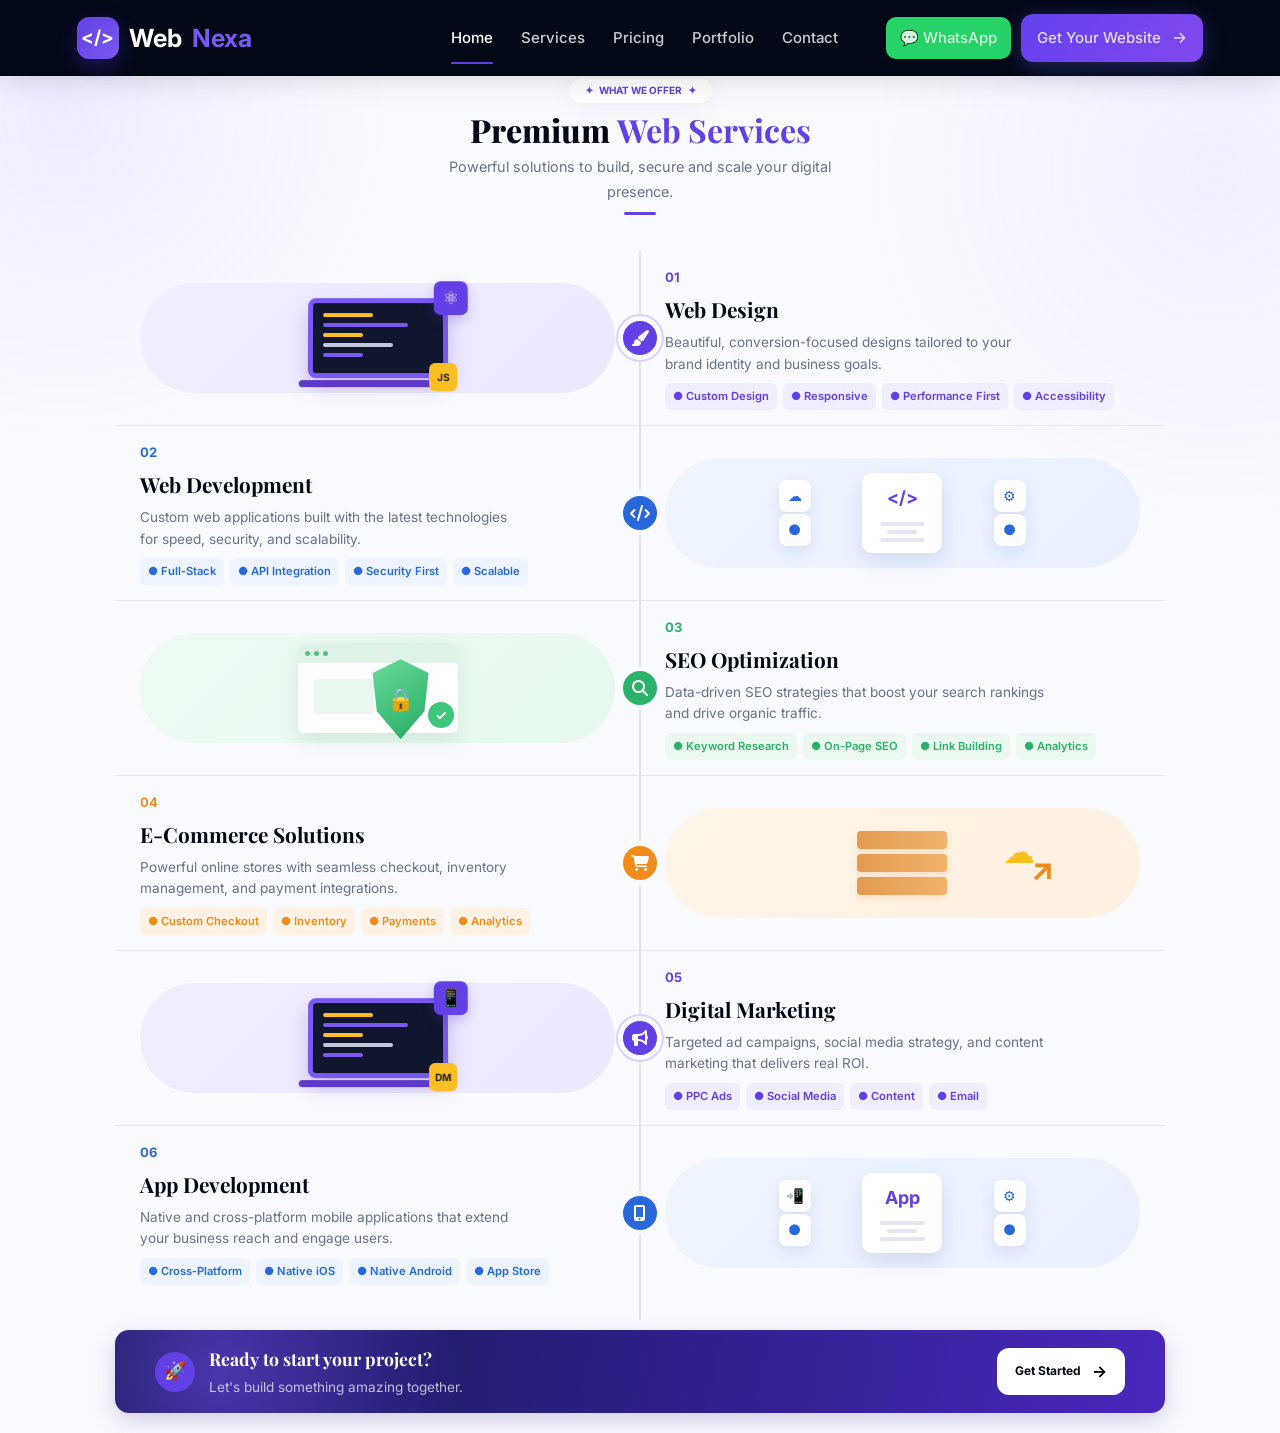
==== commit e172315b: "Fix missing Services and Pricing nav links" ====
--- a/index.html
+++ b/index.html
@@ -27,6 +27,8 @@
 
     <nav aria-label="Main navigation" id="mainNav">
         <a href="#home" class="active">Home</a>
+        <a href="#services">Services</a>
+        <a href="pricing.html">Pricing</a>
         <a href="portfolio.html">Portfolio</a>
         <a href="#contact">Contact</a>
         
